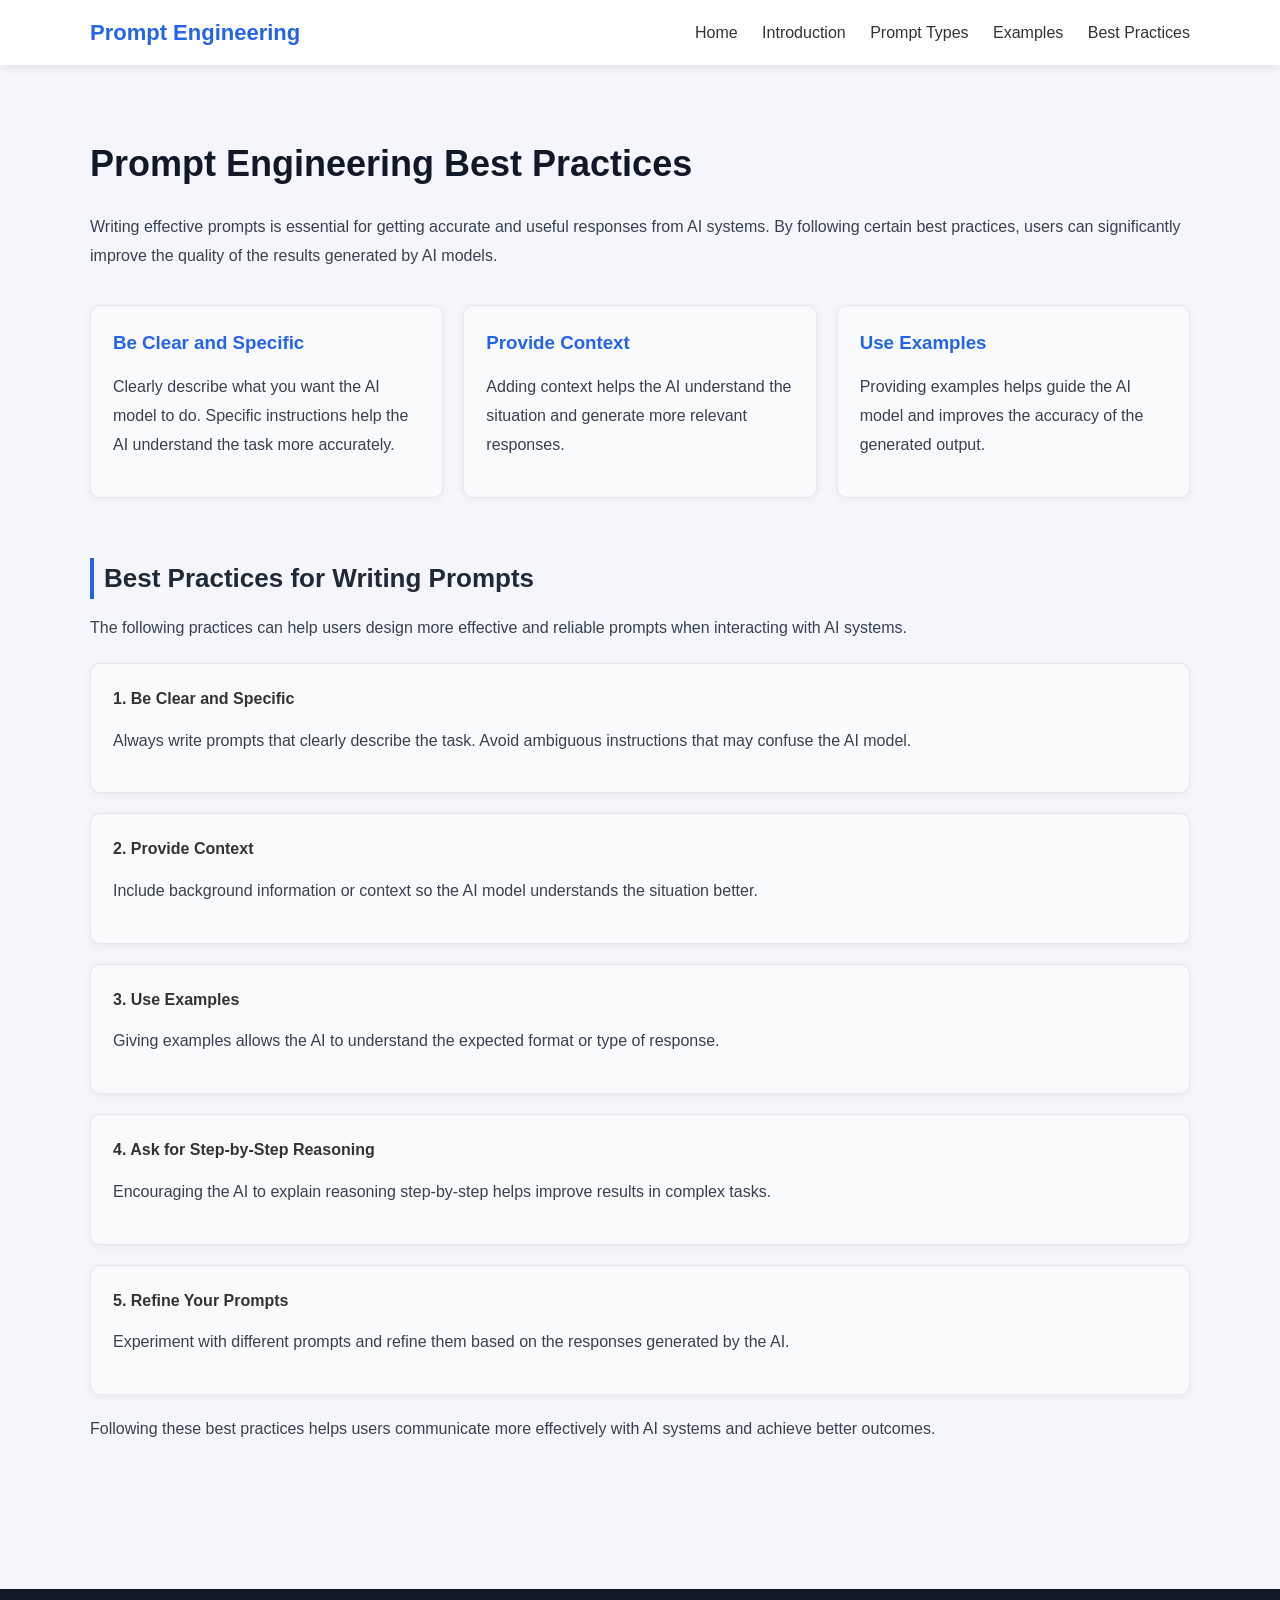
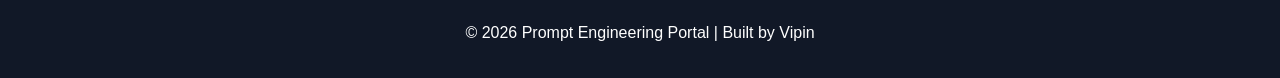
==== best-practices.html @ 427c3bb1 "first commit" ====
<!DOCTYPE html>
<html>

<head>
<title>Best Practices | Prompt Engineering</title>

<link rel="stylesheet" href="style.css">
<link rel="stylesheet" href="introduction.css">

</head>

<body>

<nav class="navbar">

<div class="container nav-inner">

<div class="logo">Prompt Engineering</div>

<div class="nav-links">
<a href="index.html">Home</a>
<a href="introduction.html">Introduction</a>
<a href="prompt-types.html">Prompt Types</a>
<a href="prompt-examples.html">Examples</a>
<a href="best-practices.html">Best Practices</a>
</div>

</div>

</nav>


<section>

<div class="container">

<h1>Prompt Engineering Best Practices</h1>

<p>

Writing effective prompts is essential for getting accurate and
useful responses from AI systems. By following certain best
practices, users can significantly improve the quality of the
results generated by AI models.

</p>


<div class="grid">

<div class="card3">

<h3>Be Clear and Specific</h3>

<p>
Clearly describe what you want the AI model to do. Specific
instructions help the AI understand the task more accurately.
</p>

</div>


<div class="card3">

<h3>Provide Context</h3>

<p>
Adding context helps the AI understand the situation and
generate more relevant responses.
</p>

</div>


<div class="card3">

<h3>Use Examples</h3>

<p>
Providing examples helps guide the AI model and improves
the accuracy of the generated output.
</p>

</div>

</div>



<h2>Best Practices for Writing Prompts</h2>

<p>
The following practices can help users design more effective
and reliable prompts when interacting with AI systems.
</p>



<div class="card3">

<strong>1. Be Clear and Specific</strong>

<p>
Always write prompts that clearly describe the task. Avoid
ambiguous instructions that may confuse the AI model.
</p>

</div>



<div class="card3">

<strong>2. Provide Context</strong>

<p>
Include background information or context so the AI model
understands the situation better.
</p>

</div>



<div class="card3">

<strong>3. Use Examples</strong>

<p>
Giving examples allows the AI to understand the expected
format or type of response.
</p>

</div>



<div class="card3">

<strong>4. Ask for Step-by-Step Reasoning</strong>

<p>
Encouraging the AI to explain reasoning step-by-step helps
improve results in complex tasks.
</p>

</div>



<div class="card3">

<strong>5. Refine Your Prompts</strong>

<p>
Experiment with different prompts and refine them based
on the responses generated by the AI.
</p>

</div>


<p>

Following these best practices helps users communicate more
effectively with AI systems and achieve better outcomes.

</p>


</div>

</section>


<footer class="footer">

<p>© 2026 Prompt Engineering Portal | Built by Vipin</p>

</footer>

</body>

</html>
---- style.css ----
* {
    margin: 0;
    padding: 0;
    box-sizing: border-box;
}

body {
    font-family: Arial, sans-serif;
    background: #f4f6fb;
    color: #333;
    line-height: 1.6;
}

.container {
    width: 90%;
    max-width: 1100px;
    margin: auto;
}

section {
    padding: 70px 0;
}


/* Navbar */

.navbar {
    background: white;
    box-shadow: 0 2px 10px rgba(0, 0, 0, 0.08);
    position: sticky;
    top: 0;
    z-index: 100;
}

.nav-inner {
    display: flex;
    justify-content: space-between;
    align-items: center;
    padding: 15px 0;
}

.logo {
    font-size: 22px;
    font-weight: bold;
    color: #2563eb;
}

.nav-links a {
    margin-left: 20px;
    text-decoration: none;
    color: #333;
    font-weight: 500;
    transition: 0.3s;
}

.nav-links a:hover {
    color: #2563eb;
}


/* Hero Section */

.hero {
    background: linear-gradient(135deg, #1d4ed8, #2563eb, #4f46e5);
    color: white;
    text-align: center;
    padding: 120px 0;
}

.hero h1 {
    font-size: 42px;
    margin-bottom: 15px;
}

.hero p {
    max-width: 600px;
    margin: auto;
    opacity: 0.9;
}


/* Button */

.btn {
    background: white;
    color: #2563eb;
    padding: 12px 28px;
    border-radius: 30px;
    text-decoration: none;
    display: inline-block;
    margin-top: 20px;
    font-weight: 600;
    transition: all 0.3s ease;
}

.btn:hover {
    transform: translateY(-3px);
    box-shadow: 0 8px 20px rgba(0, 0, 0, 0.2);
}


/* Topics */

h2 {
    font-size: 28px;
    margin-bottom: 25px;
    color: #111827;
}


/* Grid */

.grid {
    display: grid;
    grid-template-columns: repeat(auto-fit, minmax(250px, 1fr));
    gap: 20px;
}


/* Cards */

.card {
    background: white;
    padding: 25px;
    border-radius: 15px;
    box-shadow: 0 8px 25px rgba(0, 0, 0, 0.08);
    transition: all 0.3s ease;
    border: 1px solid #f0f0f0;
}

.card:hover {
    transform: translateY(-8px);
    box-shadow: 0 18px 40px rgba(0, 0, 0, 0.15);
}

.card h3 {
    margin-bottom: 10px;
}


/* Footer */

.footer{
background:#111827;
color:white;
text-align:center;
padding:30px;
margin-top:60px;
font-size:14px;
width:100%;
}
.footer p{
color:white;
margin:0;
}


/* Responsive */

@media(max-width:768px) {

    .hero h1 {
        font-size: 28px;
    }

    .nav-links {
        display: none;
    }

}

.card2 {
    background: white;
    padding: 25px;
    border-radius: 15px;
    box-shadow: 0 8px 25px rgba(0, 0, 0, 0.08);
    transition: all 0.3s ease;
    border: 1px solid #f0f0f0;
}
---- introduction.css ----
/* Article Layout */

.article{
max-width:850px;
margin:auto;
}


/* Main Heading */

h1{
font-size:36px;
margin-bottom:20px;
color:#111827;
}


/* Section Headings */

h2{
font-size:26px;
margin-top:40px;
margin-bottom:12px;
color:#1f2937;
border-left:4px solid #2563eb;
padding-left:10px;
}


/* Paragraph Styling */

p{
font-size:16px;
line-height:1.8;
margin:15px 0;
color:#374151;
}


/* Lists */

ul{
margin:15px 0 20px 25px;
}

li{
margin:8px 0;
line-height:1.7;
}


/* Image Styling */

img{
width:100%;
border-radius:10px;
margin:20px 0;
}


/* Example Box */

.card3{
background:#f9fafb;
padding:22px;
border-radius:10px;
margin:20px 0;
border:1px solid #e5e7eb;
box-shadow:0 2px 8px rgba(0,0,0,0.05);
}

.card3 h3{
color:#2563eb;
margin-bottom:10px;
}
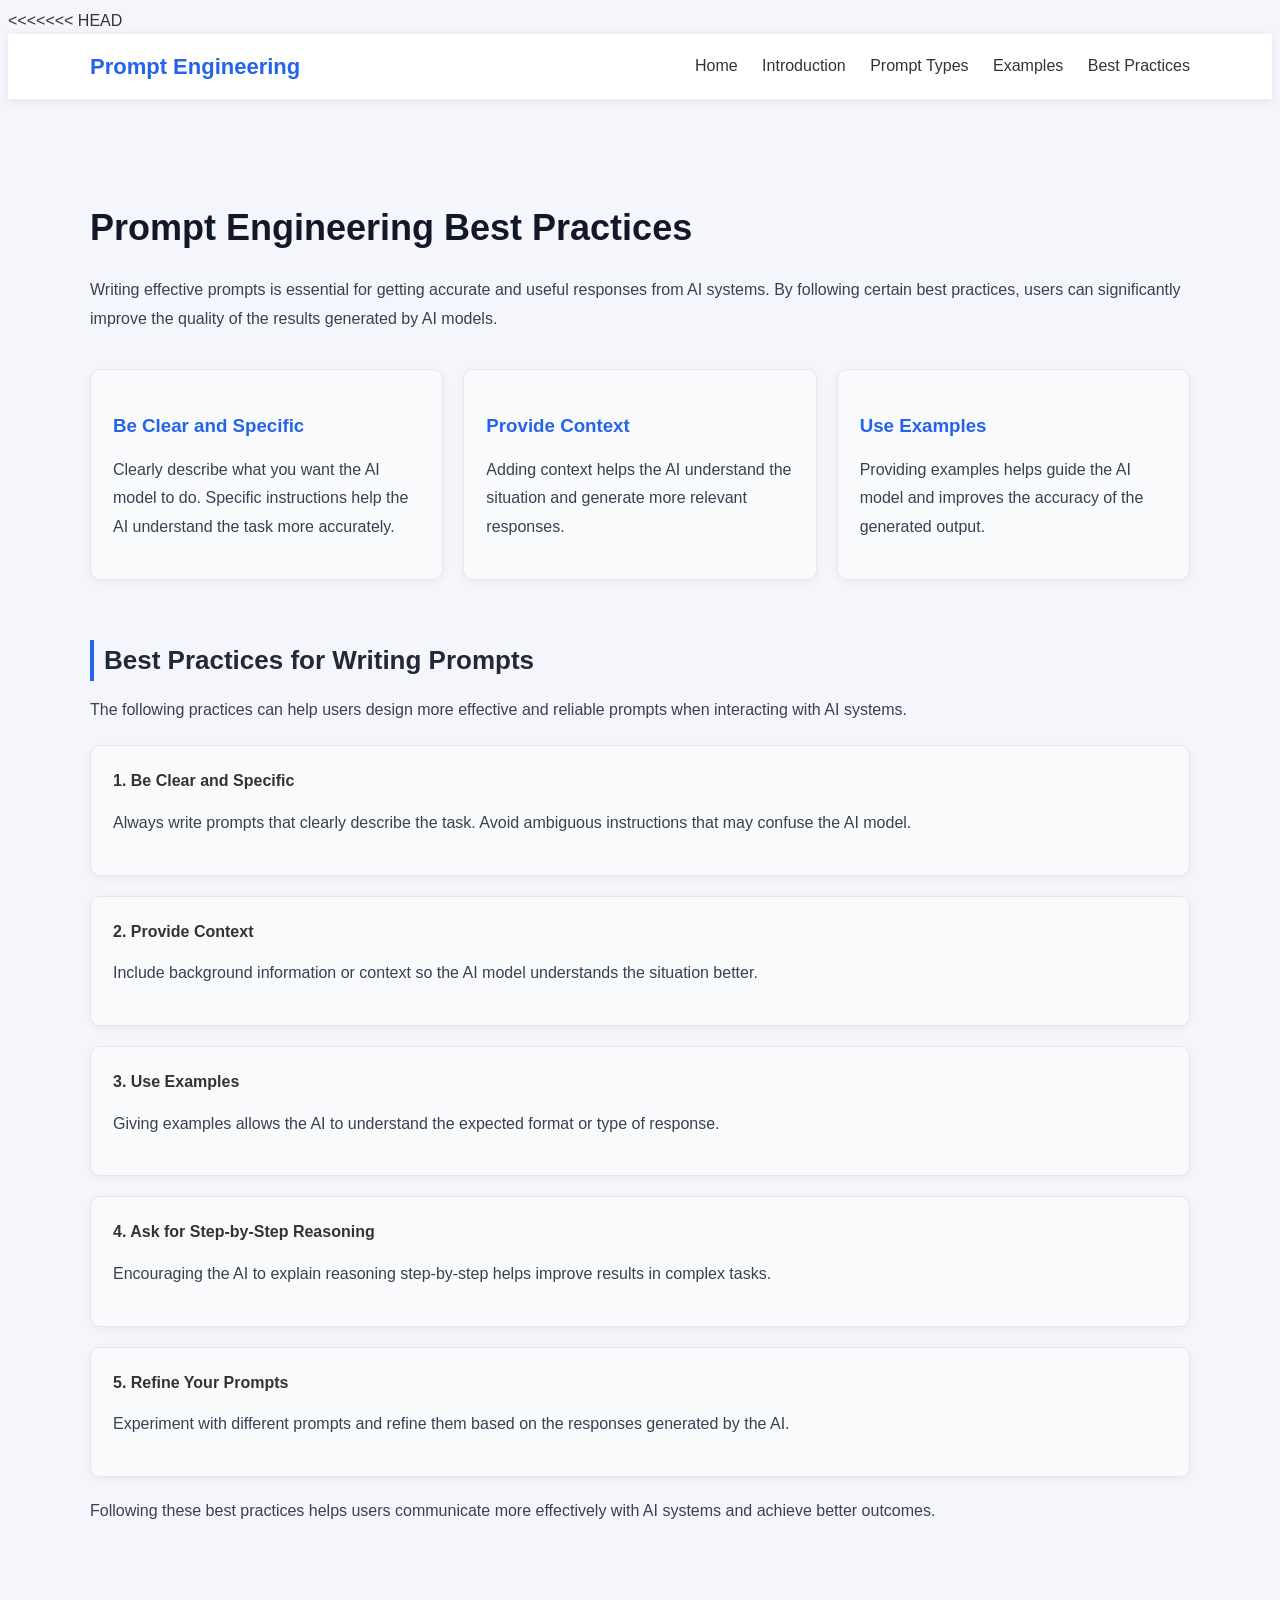
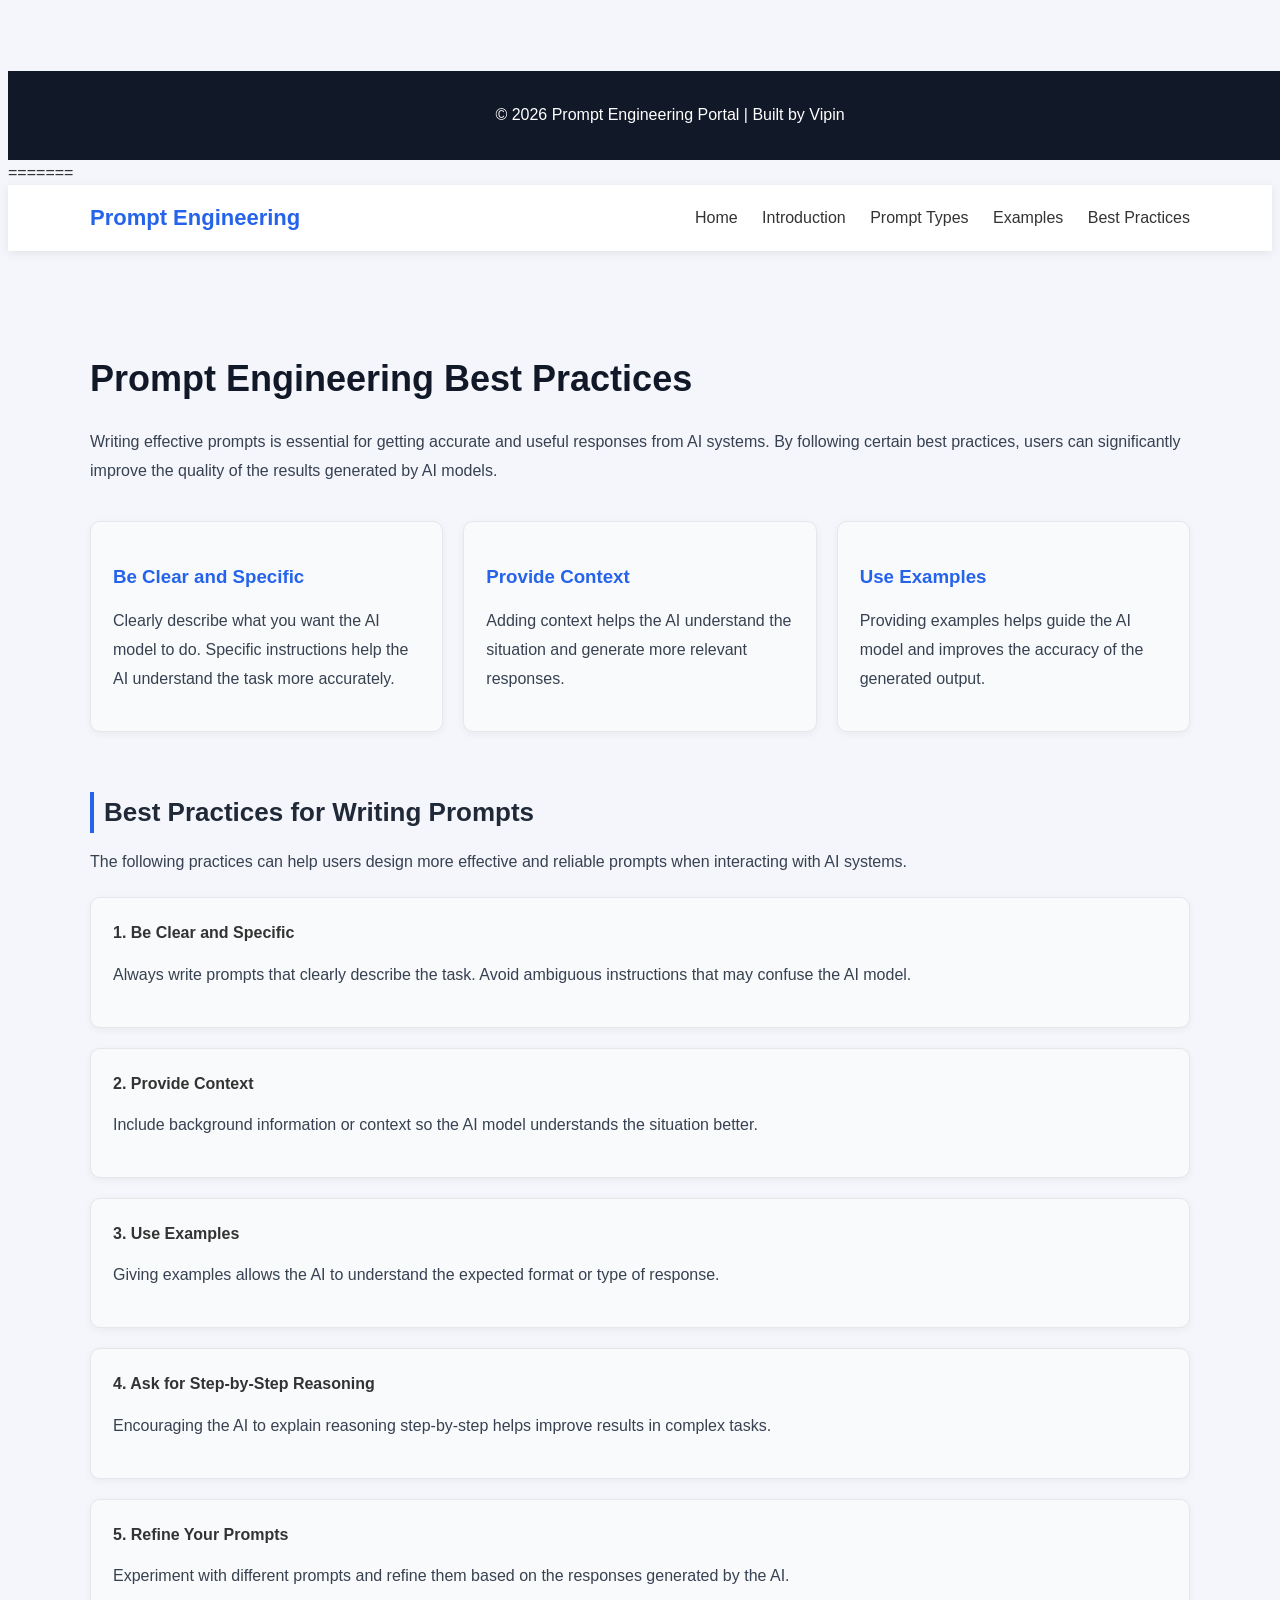
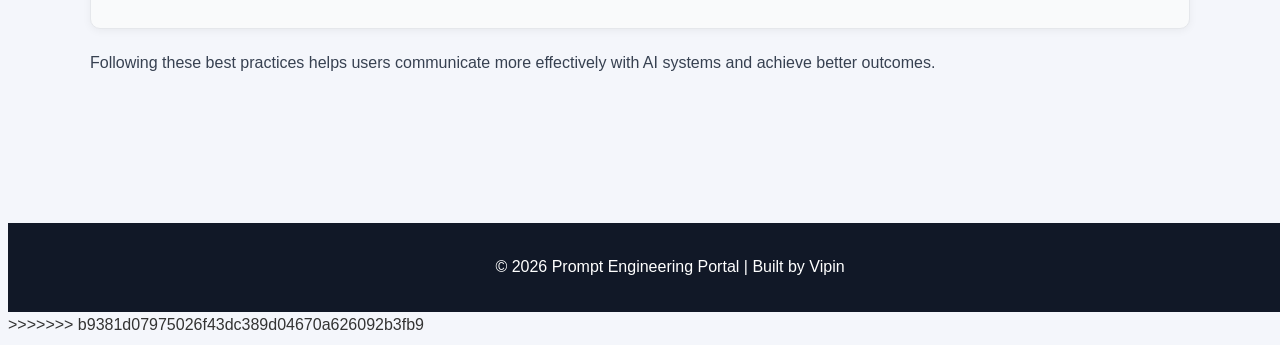
==== commit 9c66a690: "message" ====
--- a/best-practices.html
+++ b/best-practices.html
@@ -1,3 +1,4 @@
+<<<<<<< HEAD
 <!DOCTYPE html>
 <html>
 
@@ -181,4 +182,189 @@
 
 </body>
 
+=======
+<!DOCTYPE html>
+<html>
+
+<head>
+<title>Best Practices | Prompt Engineering</title>
+
+<link rel="stylesheet" href="style.css">
+<link rel="stylesheet" href="introduction.css">
+
+</head>
+
+<body>
+
+<nav class="navbar">
+
+<div class="container nav-inner">
+
+<div class="logo">Prompt Engineering</div>
+
+<div class="nav-links">
+<a href="index.html">Home</a>
+<a href="introduction.html">Introduction</a>
+<a href="prompt-types.html">Prompt Types</a>
+<a href="prompt-examples.html">Examples</a>
+<a href="best-practices.html">Best Practices</a>
+</div>
+
+</div>
+
+</nav>
+
+
+<section>
+
+<div class="container">
+
+<h1>Prompt Engineering Best Practices</h1>
+
+<p>
+
+Writing effective prompts is essential for getting accurate and
+useful responses from AI systems. By following certain best
+practices, users can significantly improve the quality of the
+results generated by AI models.
+
+</p>
+
+
+<div class="grid">
+
+<div class="card3">
+
+<h3>Be Clear and Specific</h3>
+
+<p>
+Clearly describe what you want the AI model to do. Specific
+instructions help the AI understand the task more accurately.
+</p>
+
+</div>
+
+
+<div class="card3">
+
+<h3>Provide Context</h3>
+
+<p>
+Adding context helps the AI understand the situation and
+generate more relevant responses.
+</p>
+
+</div>
+
+
+<div class="card3">
+
+<h3>Use Examples</h3>
+
+<p>
+Providing examples helps guide the AI model and improves
+the accuracy of the generated output.
+</p>
+
+</div>
+
+</div>
+
+
+
+<h2>Best Practices for Writing Prompts</h2>
+
+<p>
+The following practices can help users design more effective
+and reliable prompts when interacting with AI systems.
+</p>
+
+
+
+<div class="card3">
+
+<strong>1. Be Clear and Specific</strong>
+
+<p>
+Always write prompts that clearly describe the task. Avoid
+ambiguous instructions that may confuse the AI model.
+</p>
+
+</div>
+
+
+
+<div class="card3">
+
+<strong>2. Provide Context</strong>
+
+<p>
+Include background information or context so the AI model
+understands the situation better.
+</p>
+
+</div>
+
+
+
+<div class="card3">
+
+<strong>3. Use Examples</strong>
+
+<p>
+Giving examples allows the AI to understand the expected
+format or type of response.
+</p>
+
+</div>
+
+
+
+<div class="card3">
+
+<strong>4. Ask for Step-by-Step Reasoning</strong>
+
+<p>
+Encouraging the AI to explain reasoning step-by-step helps
+improve results in complex tasks.
+</p>
+
+</div>
+
+
+
+<div class="card3">
+
+<strong>5. Refine Your Prompts</strong>
+
+<p>
+Experiment with different prompts and refine them based
+on the responses generated by the AI.
+</p>
+
+</div>
+
+
+<p>
+
+Following these best practices helps users communicate more
+effectively with AI systems and achieve better outcomes.
+
+</p>
+
+
+</div>
+
+</section>
+
+
+<footer class="footer">
+
+<p>© 2026 Prompt Engineering Portal | Built by Vipin</p>
+
+</footer>
+
+</body>
+
+>>>>>>> b9381d07975026f43dc389d04670a626092b3fb9
 </html>
--- a/style.css
+++ b/style.css
@@ -1,3 +1,4 @@
+<<<<<<< HEAD
 * {
     margin: 0;
     padding: 0;
@@ -177,3 +178,184 @@
     transition: all 0.3s ease;
     border: 1px solid #f0f0f0;
 }
+=======
+* {
+    margin: 0;
+    padding: 0;
+    box-sizing: border-box;
+}
+
+body {
+    font-family: Arial, sans-serif;
+    background: #f4f6fb;
+    color: #333;
+    line-height: 1.6;
+}
+
+.container {
+    width: 90%;
+    max-width: 1100px;
+    margin: auto;
+}
+
+section {
+    padding: 70px 0;
+}
+
+
+/* Navbar */
+
+.navbar {
+    background: white;
+    box-shadow: 0 2px 10px rgba(0, 0, 0, 0.08);
+    position: sticky;
+    top: 0;
+    z-index: 100;
+}
+
+.nav-inner {
+    display: flex;
+    justify-content: space-between;
+    align-items: center;
+    padding: 15px 0;
+}
+
+.logo {
+    font-size: 22px;
+    font-weight: bold;
+    color: #2563eb;
+}
+
+.nav-links a {
+    margin-left: 20px;
+    text-decoration: none;
+    color: #333;
+    font-weight: 500;
+    transition: 0.3s;
+}
+
+.nav-links a:hover {
+    color: #2563eb;
+}
+
+
+/* Hero Section */
+
+.hero {
+    background: linear-gradient(135deg, #1d4ed8, #2563eb, #4f46e5);
+    color: white;
+    text-align: center;
+    padding: 120px 0;
+}
+
+.hero h1 {
+    font-size: 42px;
+    margin-bottom: 15px;
+}
+
+.hero p {
+    max-width: 600px;
+    margin: auto;
+    opacity: 0.9;
+}
+
+
+/* Button */
+
+.btn {
+    background: white;
+    color: #2563eb;
+    padding: 12px 28px;
+    border-radius: 30px;
+    text-decoration: none;
+    display: inline-block;
+    margin-top: 20px;
+    font-weight: 600;
+    transition: all 0.3s ease;
+}
+
+.btn:hover {
+    transform: translateY(-3px);
+    box-shadow: 0 8px 20px rgba(0, 0, 0, 0.2);
+}
+
+
+/* Topics */
+
+h2 {
+    font-size: 28px;
+    margin-bottom: 25px;
+    color: #111827;
+}
+
+
+/* Grid */
+
+.grid {
+    display: grid;
+    grid-template-columns: repeat(auto-fit, minmax(250px, 1fr));
+    gap: 20px;
+}
+
+
+/* Cards */
+
+.card {
+    background: white;
+    padding: 25px;
+    border-radius: 15px;
+    box-shadow: 0 8px 25px rgba(0, 0, 0, 0.08);
+    transition: all 0.3s ease;
+    border: 1px solid #f0f0f0;
+}
+
+.card:hover {
+    transform: translateY(-8px);
+    box-shadow: 0 18px 40px rgba(0, 0, 0, 0.15);
+}
+
+.card h3 {
+    margin-bottom: 10px;
+}
+
+
+/* Footer */
+
+.footer{
+background:#111827;
+color:white;
+text-align:center;
+padding:30px;
+margin-top:60px;
+font-size:14px;
+width:100%;
+}
+.footer p{
+color:white;
+margin:0;
+}
+
+
+/* Responsive */
+
+@media(max-width:768px) {
+
+    .hero h1 {
+        font-size: 28px;
+    }
+
+    .nav-links {
+        display: none;
+    }
+
+}
+
+.card2 {
+    background: white;
+    padding: 25px;
+    border-radius: 15px;
+    box-shadow: 0 8px 25px rgba(0, 0, 0, 0.08);
+    transition: all 0.3s ease;
+    border: 1px solid #f0f0f0;
+}
+>>>>>>> b9381d07975026f43dc389d04670a626092b3fb9
--- a/introduction.css
+++ b/introduction.css
@@ -1,3 +1,4 @@
+<<<<<<< HEAD
 /* Article Layout */
 
 .article{
@@ -72,4 +73,80 @@
 .card3 h3{
 color:#2563eb;
 margin-bottom:10px;
+=======
+/* Article Layout */
+
+.article{
+max-width:850px;
+margin:auto;
+}
+
+
+/* Main Heading */
+
+h1{
+font-size:36px;
+margin-bottom:20px;
+color:#111827;
+}
+
+
+/* Section Headings */
+
+h2{
+font-size:26px;
+margin-top:40px;
+margin-bottom:12px;
+color:#1f2937;
+border-left:4px solid #2563eb;
+padding-left:10px;
+}
+
+
+/* Paragraph Styling */
+
+p{
+font-size:16px;
+line-height:1.8;
+margin:15px 0;
+color:#374151;
+}
+
+
+/* Lists */
+
+ul{
+margin:15px 0 20px 25px;
+}
+
+li{
+margin:8px 0;
+line-height:1.7;
+}
+
+
+/* Image Styling */
+
+img{
+width:100%;
+border-radius:10px;
+margin:20px 0;
+}
+
+
+/* Example Box */
+
+.card3{
+background:#f9fafb;
+padding:22px;
+border-radius:10px;
+margin:20px 0;
+border:1px solid #e5e7eb;
+box-shadow:0 2px 8px rgba(0,0,0,0.05);
+}
+
+.card3 h3{
+color:#2563eb;
+margin-bottom:10px;
+>>>>>>> b9381d07975026f43dc389d04670a626092b3fb9
 }
--- a/style.css
+++ b/style.css
@@ -1,3 +1,4 @@
+<<<<<<< HEAD
 * {
     margin: 0;
     padding: 0;
@@ -177,3 +178,184 @@
     transition: all 0.3s ease;
     border: 1px solid #f0f0f0;
 }
+=======
+* {
+    margin: 0;
+    padding: 0;
+    box-sizing: border-box;
+}
+
+body {
+    font-family: Arial, sans-serif;
+    background: #f4f6fb;
+    color: #333;
+    line-height: 1.6;
+}
+
+.container {
+    width: 90%;
+    max-width: 1100px;
+    margin: auto;
+}
+
+section {
+    padding: 70px 0;
+}
+
+
+/* Navbar */
+
+.navbar {
+    background: white;
+    box-shadow: 0 2px 10px rgba(0, 0, 0, 0.08);
+    position: sticky;
+    top: 0;
+    z-index: 100;
+}
+
+.nav-inner {
+    display: flex;
+    justify-content: space-between;
+    align-items: center;
+    padding: 15px 0;
+}
+
+.logo {
+    font-size: 22px;
+    font-weight: bold;
+    color: #2563eb;
+}
+
+.nav-links a {
+    margin-left: 20px;
+    text-decoration: none;
+    color: #333;
+    font-weight: 500;
+    transition: 0.3s;
+}
+
+.nav-links a:hover {
+    color: #2563eb;
+}
+
+
+/* Hero Section */
+
+.hero {
+    background: linear-gradient(135deg, #1d4ed8, #2563eb, #4f46e5);
+    color: white;
+    text-align: center;
+    padding: 120px 0;
+}
+
+.hero h1 {
+    font-size: 42px;
+    margin-bottom: 15px;
+}
+
+.hero p {
+    max-width: 600px;
+    margin: auto;
+    opacity: 0.9;
+}
+
+
+/* Button */
+
+.btn {
+    background: white;
+    color: #2563eb;
+    padding: 12px 28px;
+    border-radius: 30px;
+    text-decoration: none;
+    display: inline-block;
+    margin-top: 20px;
+    font-weight: 600;
+    transition: all 0.3s ease;
+}
+
+.btn:hover {
+    transform: translateY(-3px);
+    box-shadow: 0 8px 20px rgba(0, 0, 0, 0.2);
+}
+
+
+/* Topics */
+
+h2 {
+    font-size: 28px;
+    margin-bottom: 25px;
+    color: #111827;
+}
+
+
+/* Grid */
+
+.grid {
+    display: grid;
+    grid-template-columns: repeat(auto-fit, minmax(250px, 1fr));
+    gap: 20px;
+}
+
+
+/* Cards */
+
+.card {
+    background: white;
+    padding: 25px;
+    border-radius: 15px;
+    box-shadow: 0 8px 25px rgba(0, 0, 0, 0.08);
+    transition: all 0.3s ease;
+    border: 1px solid #f0f0f0;
+}
+
+.card:hover {
+    transform: translateY(-8px);
+    box-shadow: 0 18px 40px rgba(0, 0, 0, 0.15);
+}
+
+.card h3 {
+    margin-bottom: 10px;
+}
+
+
+/* Footer */
+
+.footer{
+background:#111827;
+color:white;
+text-align:center;
+padding:30px;
+margin-top:60px;
+font-size:14px;
+width:100%;
+}
+.footer p{
+color:white;
+margin:0;
+}
+
+
+/* Responsive */
+
+@media(max-width:768px) {
+
+    .hero h1 {
+        font-size: 28px;
+    }
+
+    .nav-links {
+        display: none;
+    }
+
+}
+
+.card2 {
+    background: white;
+    padding: 25px;
+    border-radius: 15px;
+    box-shadow: 0 8px 25px rgba(0, 0, 0, 0.08);
+    transition: all 0.3s ease;
+    border: 1px solid #f0f0f0;
+}
+>>>>>>> b9381d07975026f43dc389d04670a626092b3fb9
--- a/introduction.css
+++ b/introduction.css
@@ -1,3 +1,4 @@
+<<<<<<< HEAD
 /* Article Layout */
 
 .article{
@@ -72,4 +73,80 @@
 .card3 h3{
 color:#2563eb;
 margin-bottom:10px;
+=======
+/* Article Layout */
+
+.article{
+max-width:850px;
+margin:auto;
+}
+
+
+/* Main Heading */
+
+h1{
+font-size:36px;
+margin-bottom:20px;
+color:#111827;
+}
+
+
+/* Section Headings */
+
+h2{
+font-size:26px;
+margin-top:40px;
+margin-bottom:12px;
+color:#1f2937;
+border-left:4px solid #2563eb;
+padding-left:10px;
+}
+
+
+/* Paragraph Styling */
+
+p{
+font-size:16px;
+line-height:1.8;
+margin:15px 0;
+color:#374151;
+}
+
+
+/* Lists */
+
+ul{
+margin:15px 0 20px 25px;
+}
+
+li{
+margin:8px 0;
+line-height:1.7;
+}
+
+
+/* Image Styling */
+
+img{
+width:100%;
+border-radius:10px;
+margin:20px 0;
+}
+
+
+/* Example Box */
+
+.card3{
+background:#f9fafb;
+padding:22px;
+border-radius:10px;
+margin:20px 0;
+border:1px solid #e5e7eb;
+box-shadow:0 2px 8px rgba(0,0,0,0.05);
+}
+
+.card3 h3{
+color:#2563eb;
+margin-bottom:10px;
+>>>>>>> b9381d07975026f43dc389d04670a626092b3fb9
 }
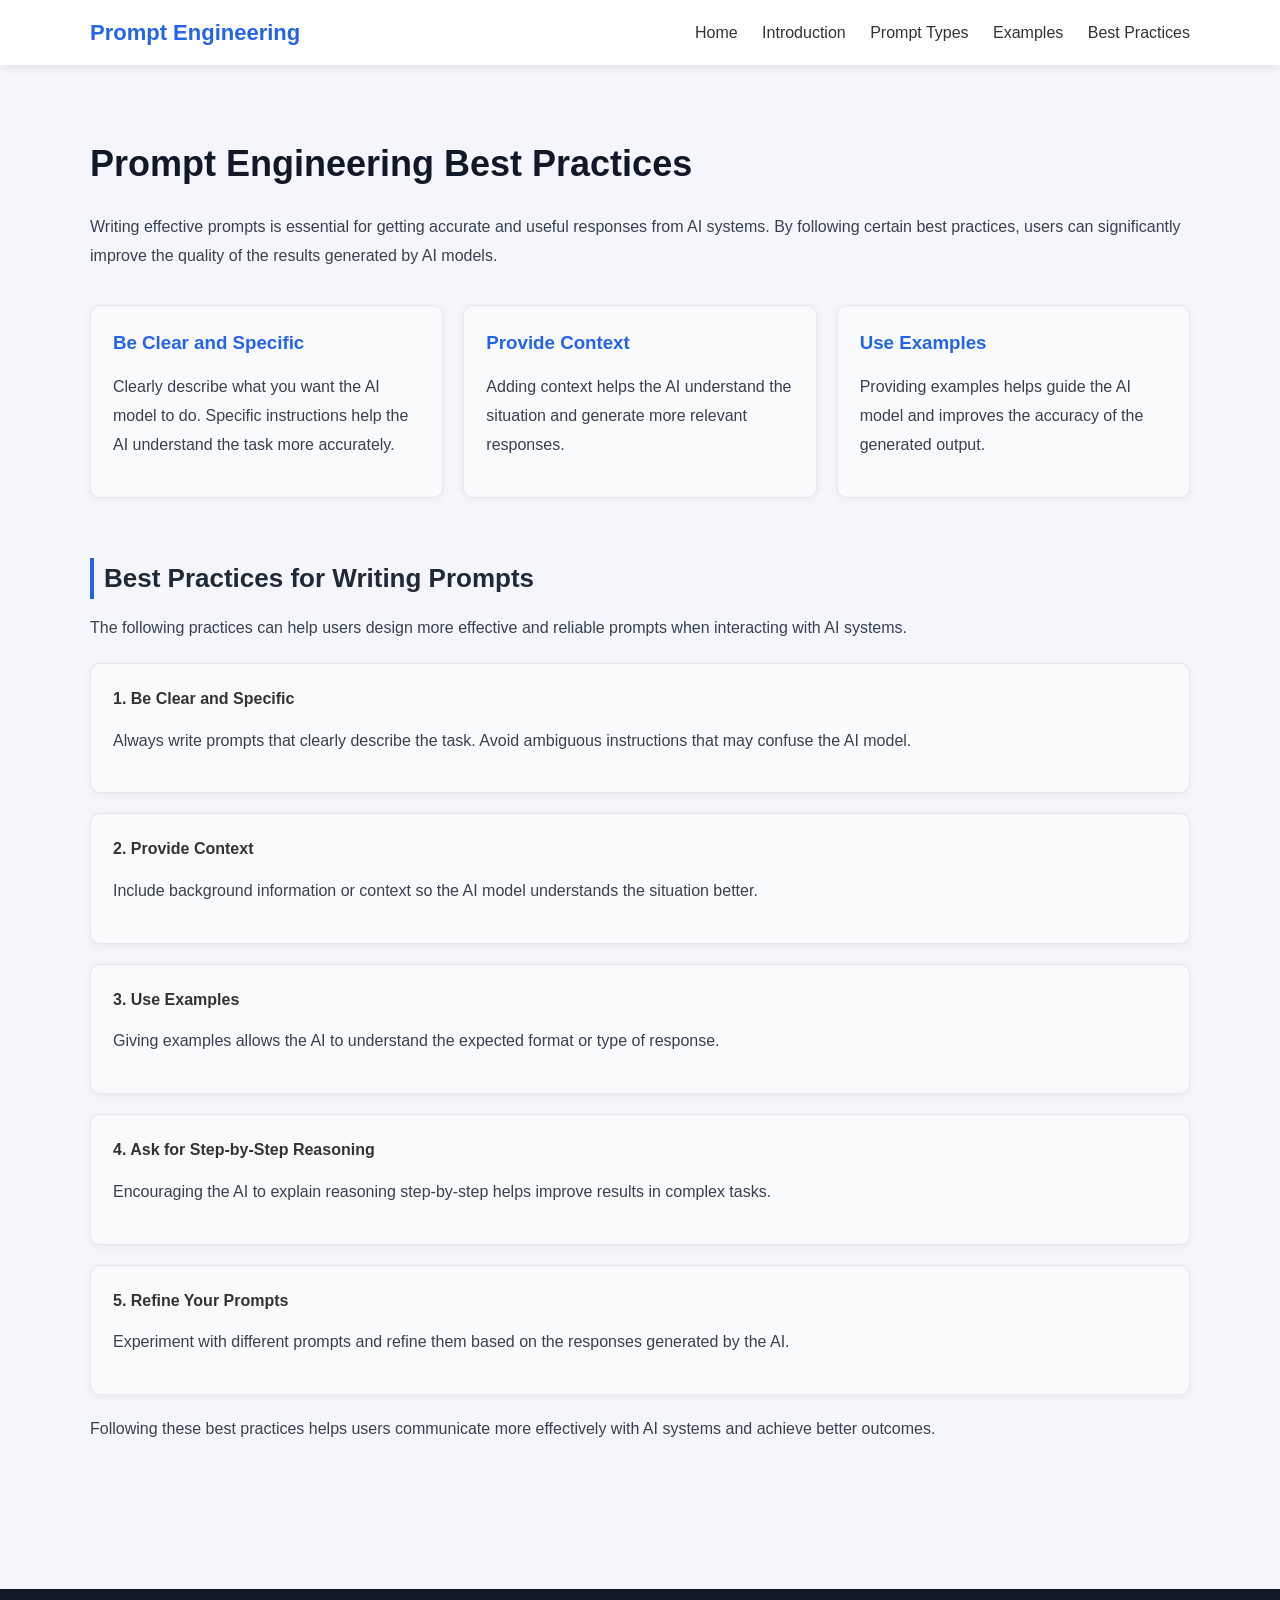
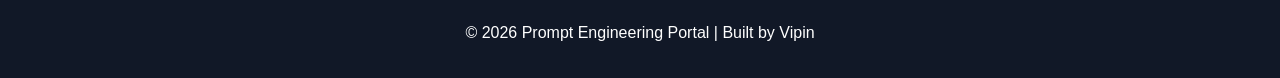
==== commit 9af90fdb: "fix merge conflict" ====
--- a/best-practices.html
+++ b/best-practices.html
@@ -1,4 +1,3 @@
-<<<<<<< HEAD
 <!DOCTYPE html>
 <html>
 
@@ -182,189 +181,4 @@
 
 </body>
 
-=======
-<!DOCTYPE html>
-<html>
-
-<head>
-<title>Best Practices | Prompt Engineering</title>
-
-<link rel="stylesheet" href="style.css">
-<link rel="stylesheet" href="introduction.css">
-
-</head>
-
-<body>
-
-<nav class="navbar">
-
-<div class="container nav-inner">
-
-<div class="logo">Prompt Engineering</div>
-
-<div class="nav-links">
-<a href="index.html">Home</a>
-<a href="introduction.html">Introduction</a>
-<a href="prompt-types.html">Prompt Types</a>
-<a href="prompt-examples.html">Examples</a>
-<a href="best-practices.html">Best Practices</a>
-</div>
-
-</div>
-
-</nav>
-
-
-<section>
-
-<div class="container">
-
-<h1>Prompt Engineering Best Practices</h1>
-
-<p>
-
-Writing effective prompts is essential for getting accurate and
-useful responses from AI systems. By following certain best
-practices, users can significantly improve the quality of the
-results generated by AI models.
-
-</p>
-
-
-<div class="grid">
-
-<div class="card3">
-
-<h3>Be Clear and Specific</h3>
-
-<p>
-Clearly describe what you want the AI model to do. Specific
-instructions help the AI understand the task more accurately.
-</p>
-
-</div>
-
-
-<div class="card3">
-
-<h3>Provide Context</h3>
-
-<p>
-Adding context helps the AI understand the situation and
-generate more relevant responses.
-</p>
-
-</div>
-
-
-<div class="card3">
-
-<h3>Use Examples</h3>
-
-<p>
-Providing examples helps guide the AI model and improves
-the accuracy of the generated output.
-</p>
-
-</div>
-
-</div>
-
-
-
-<h2>Best Practices for Writing Prompts</h2>
-
-<p>
-The following practices can help users design more effective
-and reliable prompts when interacting with AI systems.
-</p>
-
-
-
-<div class="card3">
-
-<strong>1. Be Clear and Specific</strong>
-
-<p>
-Always write prompts that clearly describe the task. Avoid
-ambiguous instructions that may confuse the AI model.
-</p>
-
-</div>
-
-
-
-<div class="card3">
-
-<strong>2. Provide Context</strong>
-
-<p>
-Include background information or context so the AI model
-understands the situation better.
-</p>
-
-</div>
-
-
-
-<div class="card3">
-
-<strong>3. Use Examples</strong>
-
-<p>
-Giving examples allows the AI to understand the expected
-format or type of response.
-</p>
-
-</div>
-
-
-
-<div class="card3">
-
-<strong>4. Ask for Step-by-Step Reasoning</strong>
-
-<p>
-Encouraging the AI to explain reasoning step-by-step helps
-improve results in complex tasks.
-</p>
-
-</div>
-
-
-
-<div class="card3">
-
-<strong>5. Refine Your Prompts</strong>
-
-<p>
-Experiment with different prompts and refine them based
-on the responses generated by the AI.
-</p>
-
-</div>
-
-
-<p>
-
-Following these best practices helps users communicate more
-effectively with AI systems and achieve better outcomes.
-
-</p>
-
-
-</div>
-
-</section>
-
-
-<footer class="footer">
-
-<p>© 2026 Prompt Engineering Portal | Built by Vipin</p>
-
-</footer>
-
-</body>
-
->>>>>>> b9381d07975026f43dc389d04670a626092b3fb9
 </html>
--- a/style.css
+++ b/style.css
@@ -1,4 +1,3 @@
-<<<<<<< HEAD
 * {
     margin: 0;
     padding: 0;
@@ -178,184 +177,3 @@
     transition: all 0.3s ease;
     border: 1px solid #f0f0f0;
 }
-=======
-* {
-    margin: 0;
-    padding: 0;
-    box-sizing: border-box;
-}
-
-body {
-    font-family: Arial, sans-serif;
-    background: #f4f6fb;
-    color: #333;
-    line-height: 1.6;
-}
-
-.container {
-    width: 90%;
-    max-width: 1100px;
-    margin: auto;
-}
-
-section {
-    padding: 70px 0;
-}
-
-
-/* Navbar */
-
-.navbar {
-    background: white;
-    box-shadow: 0 2px 10px rgba(0, 0, 0, 0.08);
-    position: sticky;
-    top: 0;
-    z-index: 100;
-}
-
-.nav-inner {
-    display: flex;
-    justify-content: space-between;
-    align-items: center;
-    padding: 15px 0;
-}
-
-.logo {
-    font-size: 22px;
-    font-weight: bold;
-    color: #2563eb;
-}
-
-.nav-links a {
-    margin-left: 20px;
-    text-decoration: none;
-    color: #333;
-    font-weight: 500;
-    transition: 0.3s;
-}
-
-.nav-links a:hover {
-    color: #2563eb;
-}
-
-
-/* Hero Section */
-
-.hero {
-    background: linear-gradient(135deg, #1d4ed8, #2563eb, #4f46e5);
-    color: white;
-    text-align: center;
-    padding: 120px 0;
-}
-
-.hero h1 {
-    font-size: 42px;
-    margin-bottom: 15px;
-}
-
-.hero p {
-    max-width: 600px;
-    margin: auto;
-    opacity: 0.9;
-}
-
-
-/* Button */
-
-.btn {
-    background: white;
-    color: #2563eb;
-    padding: 12px 28px;
-    border-radius: 30px;
-    text-decoration: none;
-    display: inline-block;
-    margin-top: 20px;
-    font-weight: 600;
-    transition: all 0.3s ease;
-}
-
-.btn:hover {
-    transform: translateY(-3px);
-    box-shadow: 0 8px 20px rgba(0, 0, 0, 0.2);
-}
-
-
-/* Topics */
-
-h2 {
-    font-size: 28px;
-    margin-bottom: 25px;
-    color: #111827;
-}
-
-
-/* Grid */
-
-.grid {
-    display: grid;
-    grid-template-columns: repeat(auto-fit, minmax(250px, 1fr));
-    gap: 20px;
-}
-
-
-/* Cards */
-
-.card {
-    background: white;
-    padding: 25px;
-    border-radius: 15px;
-    box-shadow: 0 8px 25px rgba(0, 0, 0, 0.08);
-    transition: all 0.3s ease;
-    border: 1px solid #f0f0f0;
-}
-
-.card:hover {
-    transform: translateY(-8px);
-    box-shadow: 0 18px 40px rgba(0, 0, 0, 0.15);
-}
-
-.card h3 {
-    margin-bottom: 10px;
-}
-
-
-/* Footer */
-
-.footer{
-background:#111827;
-color:white;
-text-align:center;
-padding:30px;
-margin-top:60px;
-font-size:14px;
-width:100%;
-}
-.footer p{
-color:white;
-margin:0;
-}
-
-
-/* Responsive */
-
-@media(max-width:768px) {
-
-    .hero h1 {
-        font-size: 28px;
-    }
-
-    .nav-links {
-        display: none;
-    }
-
-}
-
-.card2 {
-    background: white;
-    padding: 25px;
-    border-radius: 15px;
-    box-shadow: 0 8px 25px rgba(0, 0, 0, 0.08);
-    transition: all 0.3s ease;
-    border: 1px solid #f0f0f0;
-}
->>>>>>> b9381d07975026f43dc389d04670a626092b3fb9
--- a/introduction.css
+++ b/introduction.css
@@ -1,4 +1,3 @@
-<<<<<<< HEAD
 /* Article Layout */
 
 .article{
@@ -73,80 +72,4 @@
 .card3 h3{
 color:#2563eb;
 margin-bottom:10px;
-=======
-/* Article Layout */
-
-.article{
-max-width:850px;
-margin:auto;
-}
-
-
-/* Main Heading */
-
-h1{
-font-size:36px;
-margin-bottom:20px;
-color:#111827;
-}
-
-
-/* Section Headings */
-
-h2{
-font-size:26px;
-margin-top:40px;
-margin-bottom:12px;
-color:#1f2937;
-border-left:4px solid #2563eb;
-padding-left:10px;
-}
-
-
-/* Paragraph Styling */
-
-p{
-font-size:16px;
-line-height:1.8;
-margin:15px 0;
-color:#374151;
-}
-
-
-/* Lists */
-
-ul{
-margin:15px 0 20px 25px;
-}
-
-li{
-margin:8px 0;
-line-height:1.7;
-}
-
-
-/* Image Styling */
-
-img{
-width:100%;
-border-radius:10px;
-margin:20px 0;
-}
-
-
-/* Example Box */
-
-.card3{
-background:#f9fafb;
-padding:22px;
-border-radius:10px;
-margin:20px 0;
-border:1px solid #e5e7eb;
-box-shadow:0 2px 8px rgba(0,0,0,0.05);
-}
-
-.card3 h3{
-color:#2563eb;
-margin-bottom:10px;
->>>>>>> b9381d07975026f43dc389d04670a626092b3fb9
 }
